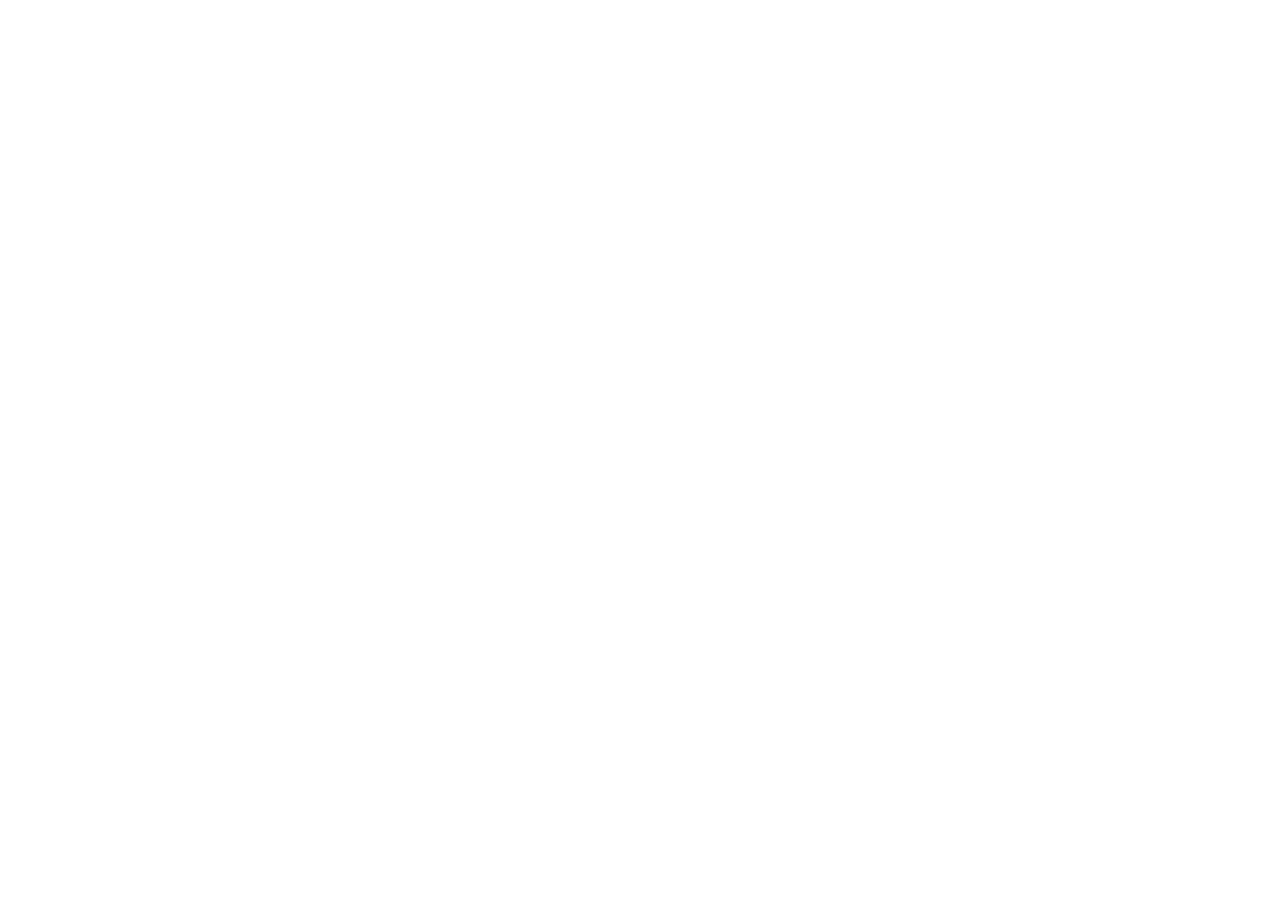
==== pages/index.html @ 96a211dd "Second" ====
<!DOCTYPE html>
<html lang="es">
<head>
    <meta charset-"UTF-8">
    <meta http-equiv="X-UA-Compatible" content="IEwedge">
    <meta name="viewport" content="width=device-width, initial-scale=1.0">
    <title>SUCUS</title>
    <link rel="shortcut icon" href="../assets/Images/TAB.png" type="image/x-icon">
    <link rel="stylesheet" href="../styles/normalize.css">
    <link rel="stylesheet" href="../styles/estilos.css">
</head>

<body>
</body>
</html>
---- styles/estilos.css ----
<style>
@import url('https://fonts.googleapis.com/css2?family=Poppins:wght@300;400;600;700&display=swap');
</style>

body{
    font-family: 'Poppins', sans-serif;
}
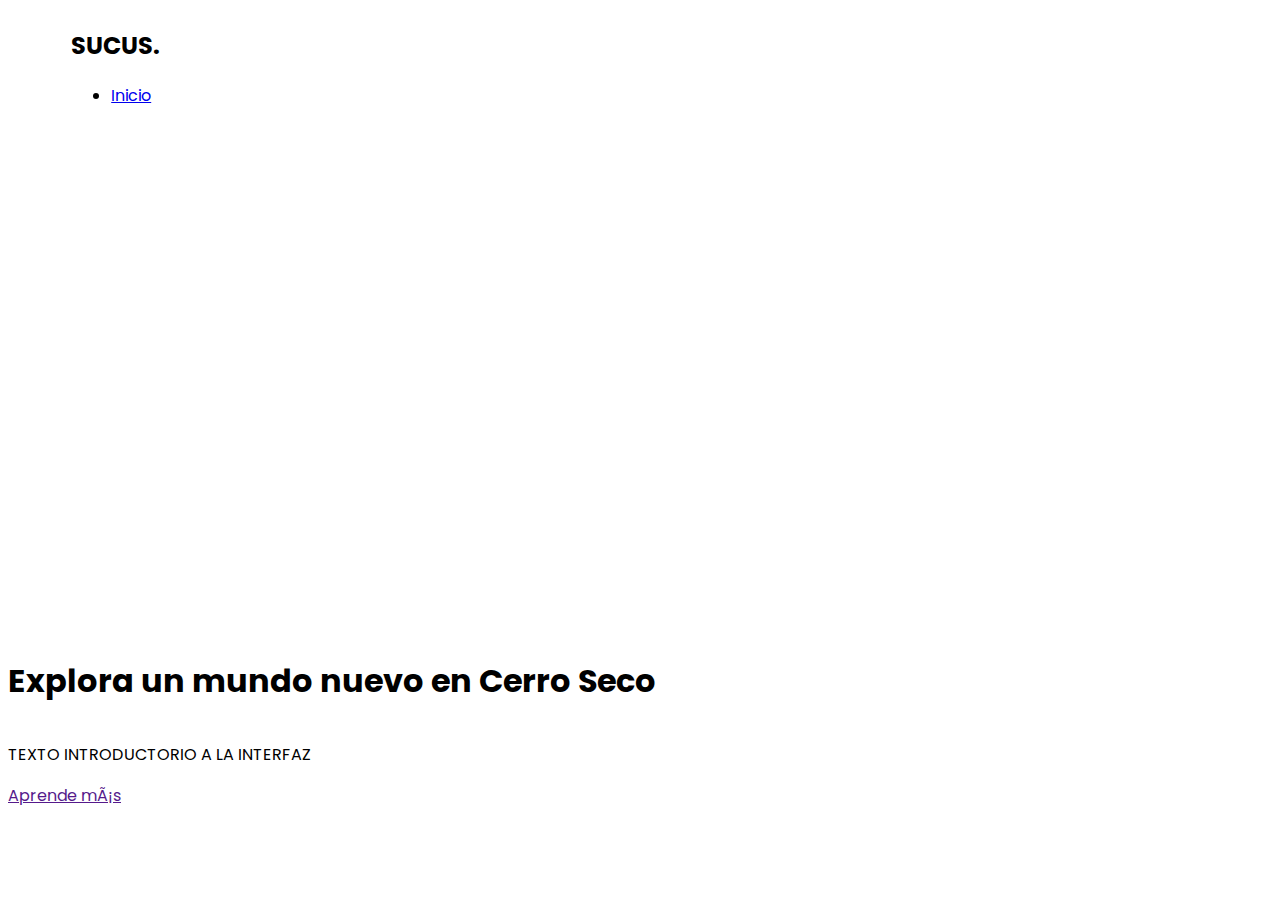
==== commit 3ca192d1: "Tercero" ====
--- a/pages/index.html
+++ b/pages/index.html
@@ -9,6 +9,41 @@
     <link rel="stylesheet" href="../styles/normalize.css">
     <link rel="stylesheet" href="../styles/estilos.css">
 </head>
+    
+    <header class=hero>
+
+        <nav class="nav container">
+            <div class="nav__logo">
+                <h2 class="nav__title">SUCUS.</h2>
+            </div>
+
+            <UL class="nav__link nav__link--menu">
+            <li class="class__items">
+                <a href="#" class="nav__links">Inicio</a>
+            </li>
+            <li class="class__items">
+                <a href="#" class="nav__links">Acerca de</a>
+            </li>
+            <li class="class__items">
+                <a href="#" class="nav__links">Contacto</a>
+            </li>
+            <li class="class__items">
+                <a href="#" class="nav__links">Blog</a>
+            </li>
+            
+            <img src="../assets/Images/icons/xcircle.svg" alt="no se que" class="nav_close">
+            </UL>
+
+            <div class="nave__menu">
+                <img src="../assets/Images/icons/Menu.svg" alt="dsadas" class="nav__img">
+            </div>
+        </nav>
+        <section class="hero__container container"></section>
+            <h1 class="hero__title">Explora un mundo nuevo en Cerro Seco</h1>
+            <p class="hero__paragraph">TEXTO INTRODUCTORIO A LA INTERFAZ</p>
+            <a href="" class="cta">Aprende más</a>
+
+    </header>
 
 <body>
 </body>
--- a/styles/estilos.css
+++ b/styles/estilos.css
@@ -1,7 +1,33 @@
-<style>
 @import url('https://fonts.googleapis.com/css2?family=Poppins:wght@300;400;600;700&display=swap');
-</style>
+
+:root{
+    --padding-container: 100px 0;
+    --color-title:#001A49;
+}
 
 body{
     font-family: 'Poppins', sans-serif;
+}
+
+.container{
+    width: 90%;
+    max-width: 1200px;
+    margin: 0 auto;
+    overflow: hidden;
+    padding: var(--padding-container);
+}
+
+.hero{
+    width: 100%;
+    height: 100vh;
+    min-height: 600px;
+    max-height: 800px; 
+    position: relative;
+    display: grid;
+    grid-template-rows: 100px 1fr ;
+}
+
+
+.nav{
+    --padding-container:0;
 }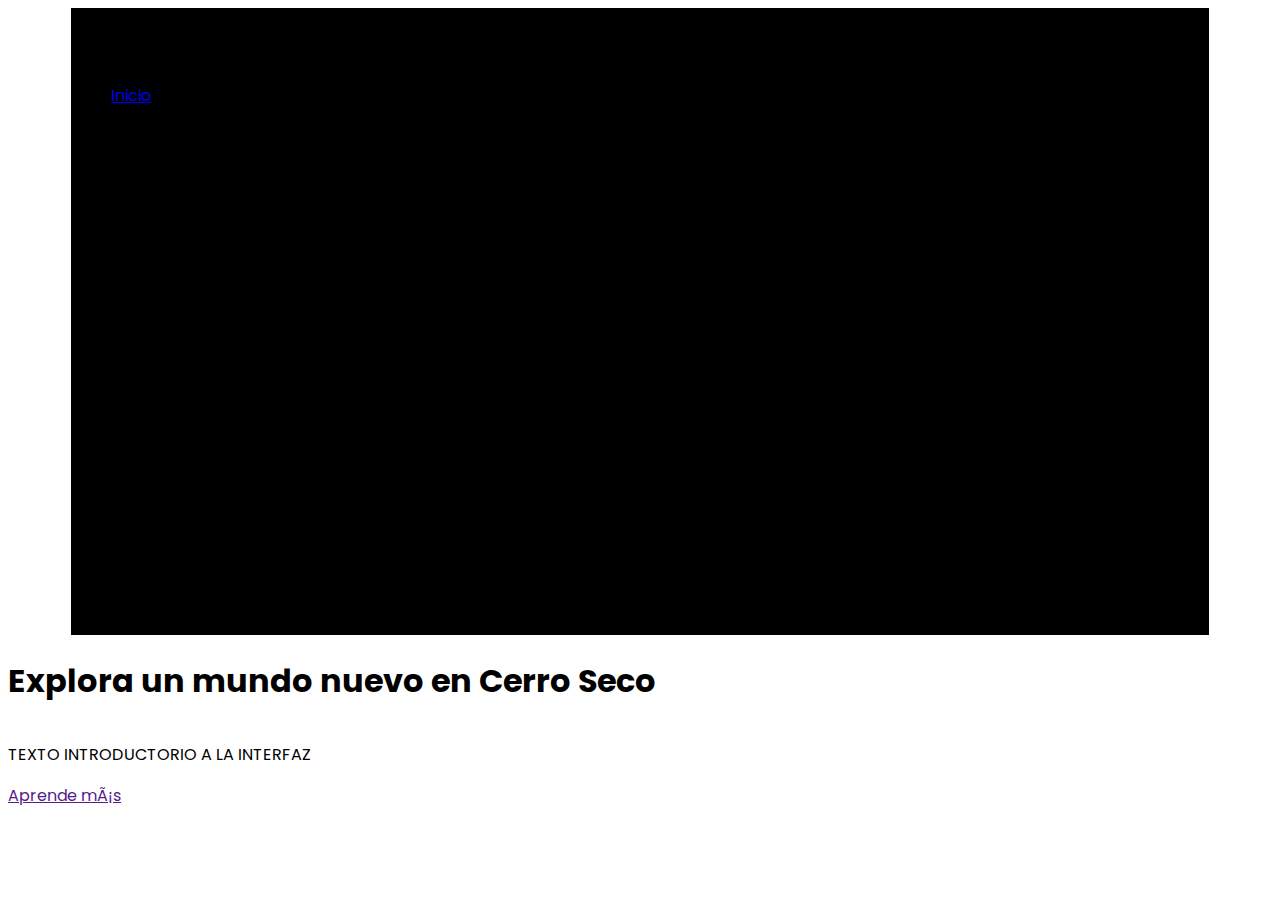
==== commit 5a01e3b6: "4" ====
--- a/pages/index.html
+++ b/pages/index.html
@@ -5,7 +5,7 @@
     <meta http-equiv="X-UA-Compatible" content="IEwedge">
     <meta name="viewport" content="width=device-width, initial-scale=1.0">
     <title>SUCUS</title>
-    <link rel="shortcut icon" href="../assets/Images/TAB.png" type="image/x-icon">
+    <link rel="shortcut icon" href="../assets/images/TAB.png" type="image/x-icon">
     <link rel="stylesheet" href="../styles/normalize.css">
     <link rel="stylesheet" href="../styles/estilos.css">
 </head>
@@ -31,13 +31,17 @@
                 <a href="#" class="nav__links">Blog</a>
             </li>
             
-            <img src="../assets/Images/icons/xcircle.svg" alt="no se que" class="nav_close">
+            <img src="../assets/images/icons/xcircle.svg" alt="no se que" class="nav_close">
             </UL>
 
             <div class="nave__menu">
-                <img src="../assets/Images/icons/Menu.svg" alt="dsadas" class="nav__img">
+                <img src="../assets/images/icons/Menu.svg" alt="dsadas" class="nav__img">
             </div>
+
+
+            
         </nav>
+
         <section class="hero__container container"></section>
             <h1 class="hero__title">Explora un mundo nuevo en Cerro Seco</h1>
             <p class="hero__paragraph">TEXTO INTRODUCTORIO A LA INTERFAZ</p>
--- a/styles/estilos.css
+++ b/styles/estilos.css
@@ -14,6 +14,7 @@
     max-width: 1200px;
     margin: 0 auto;
     overflow: hidden;
+    background-color: black;
     padding: var(--padding-container);
 }
 
@@ -27,7 +28,6 @@
     grid-template-rows: 100px 1fr ;
 }
 
-
 .nav{
     --padding-container:0;
 }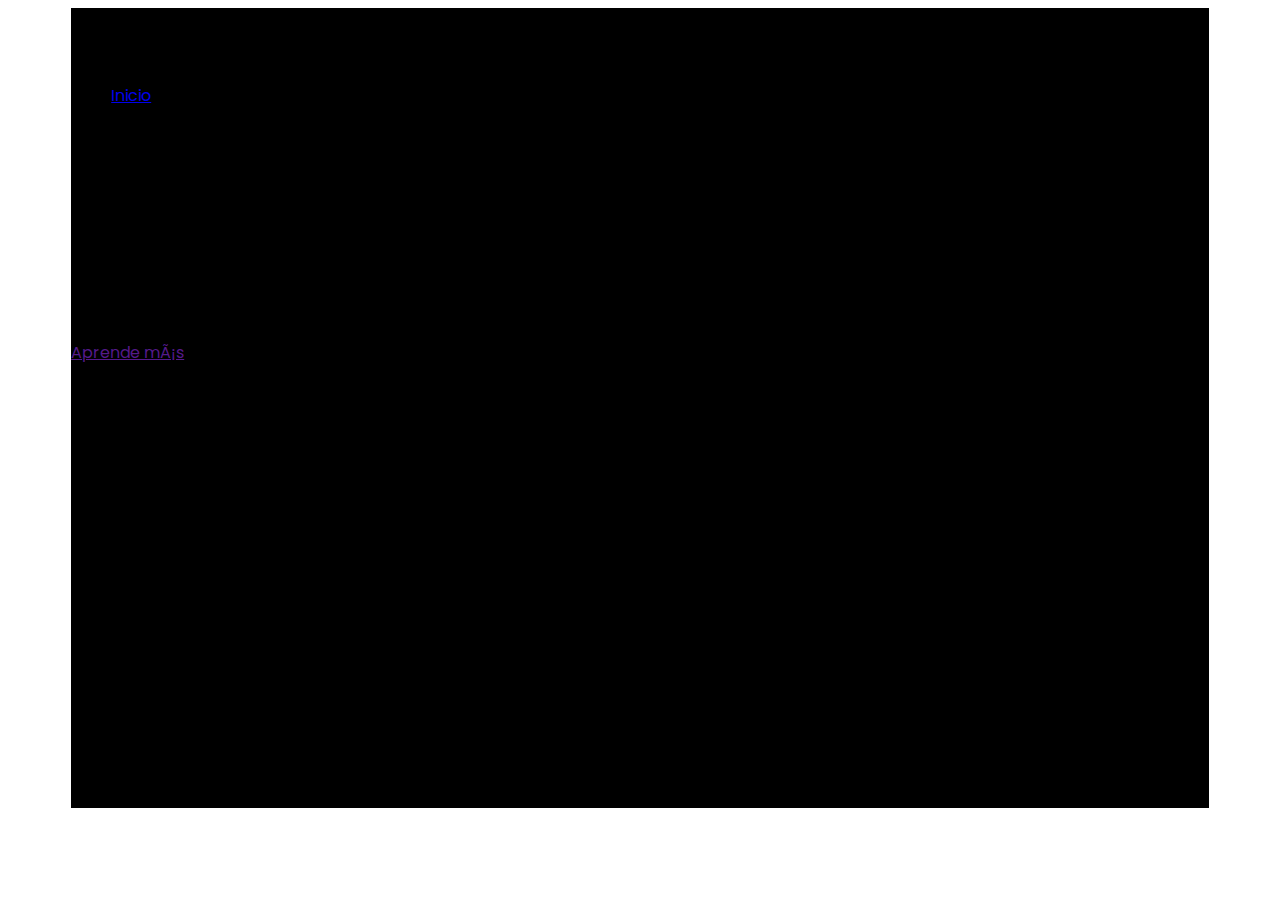
==== commit 96ffd116: ":ambulance: Wrap text into section container" ====
--- a/pages/index.html
+++ b/pages/index.html
@@ -42,10 +42,11 @@
             
         </nav>
 
-        <section class="hero__container container"></section>
+        <section class="hero__container container">
             <h1 class="hero__title">Explora un mundo nuevo en Cerro Seco</h1>
             <p class="hero__paragraph">TEXTO INTRODUCTORIO A LA INTERFAZ</p>
             <a href="" class="cta">Aprende más</a>
+        </section>
 
     </header>
 
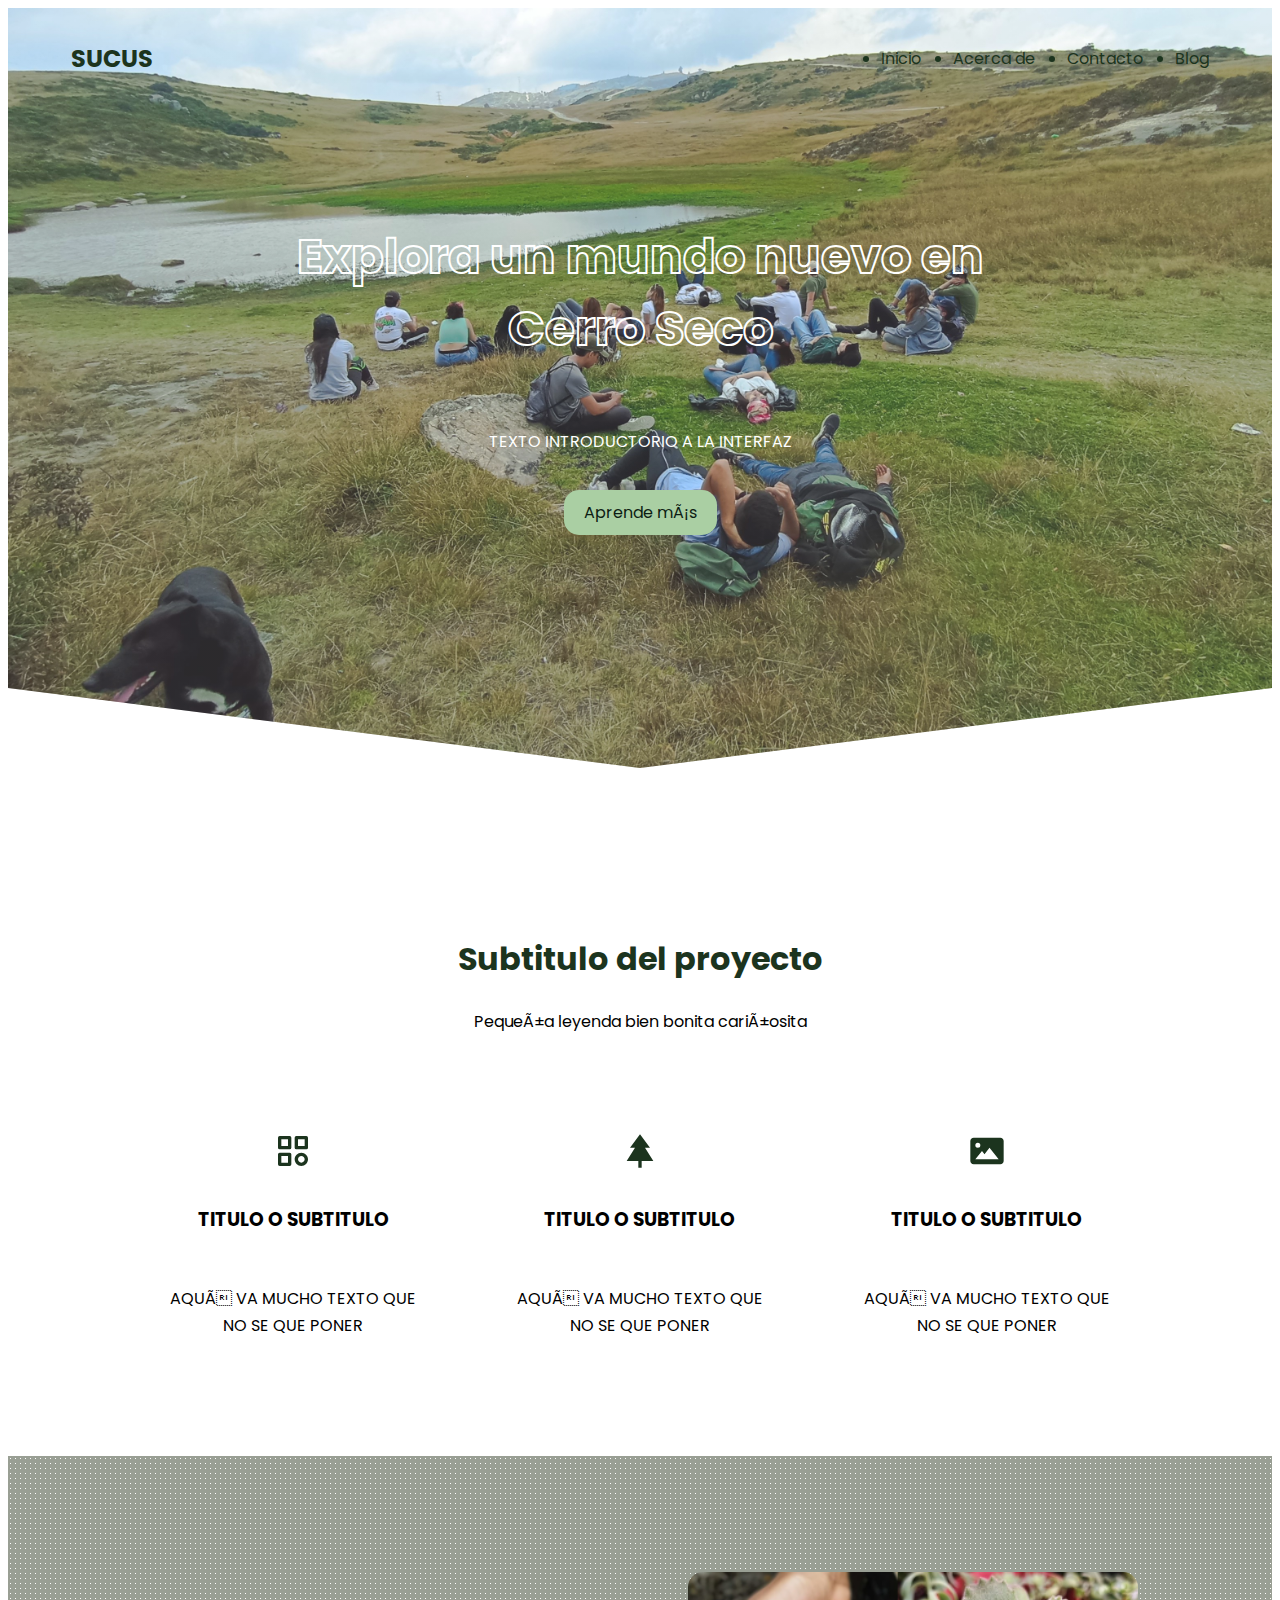
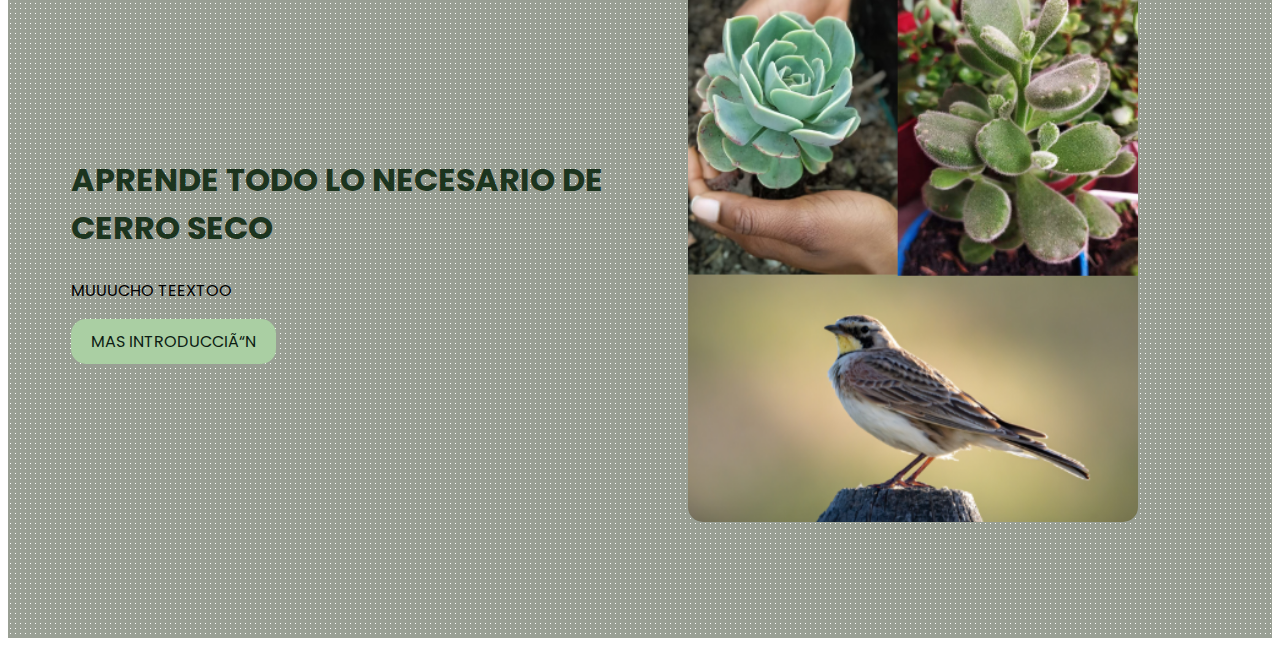
==== commit 1501a31f: "6" ====
--- a/pages/index.html
+++ b/pages/index.html
@@ -14,7 +14,7 @@
 
         <nav class="nav container">
             <div class="nav__logo">
-                <h2 class="nav__title">SUCUS.</h2>
+                <h2 class="nav__title">SUCUS</h2>
             </div>
 
             <UL class="nav__link nav__link--menu">
@@ -31,7 +31,7 @@
                 <a href="#" class="nav__links">Blog</a>
             </li>
             
-            <img src="../assets/images/icons/xcircle.svg" alt="no se que" class="nav_close">
+            <img src="../assets/images/icons/xcircle.svg" alt="no se que" class="nav__close">
             </UL>
 
             <div class="nave__menu">
@@ -45,11 +45,53 @@
         <section class="hero__container container">
             <h1 class="hero__title">Explora un mundo nuevo en Cerro Seco</h1>
             <p class="hero__paragraph">TEXTO INTRODUCTORIO A LA INTERFAZ</p>
-            <a href="" class="cta">Aprende más</a>
+            <a href="#" class="cta">Aprende más</a>
         </section>
 
     </header>
 
+    <main>
+        <section class="container about">
+            <h2 class="subtitle">Subtitulo del proyecto</h2>
+            <p class="about__paragraph">Pequeña leyenda bien bonita cariñosita </p>
+
+            <div class="about__main">
+                <article class="about__icons">
+                    <img src="../assets/images/icons/shapes.svg" class="about__icons">
+                    <h3 class="about__title">TITULO O SUBTITULO</h3>
+                    <p class="about__paragraph">AQUÍ VA MUCHO TEXTO QUE NO SE QUE PONER</p>
+                </article>
+
+                <article class="about__icons">
+                    <img src="../assets/images/icons/tree.svg" class="about__icons">
+                    <h3 class="about__title">TITULO O SUBTITULO</h3>
+                    <p class="about__paragraph">AQUÍ VA MUCHO TEXTO QUE NO SE QUE PONER</p>
+                </article>
+
+                <article class="about__icons">
+                    <img src="../assets/images/icons/images.svg" class="about__icons">
+                    <h3 class="about__title">TITULO O SUBTITULO</h3>
+                    <p class="about__paragraph">AQUÍ VA MUCHO TEXTO QUE NO SE QUE PONER</p>
+                </article>
+
+            </div>
+        </section>
+
+        <section class="knowledge">
+            <div class="knowledge__container container">
+                <div class="knowledge__texts">
+                    <h2 class="subtitle">APRENDE TODO LO NECESARIO DE CERRO SECO</h2>
+                    <p class="knowledge__paragraph">MUUUCHO TEEXTOO</p>
+                    <a href="#" class="cta">MAS INTRODUCCIÓN</a>
+                </div>
+                
+                <figure class="knowledge__picture">
+                    <img src="../assets/images/CS3.png" class="knowledge__img">
+                </figure>
+            </div>
+        </section>
+    </main> 
+
 <body>
 </body>
 </html>
--- a/styles/estilos.css
+++ b/styles/estilos.css
@@ -14,7 +14,6 @@
     max-width: 1200px;
     margin: 0 auto;
     overflow: hidden;
-    background-color: black;
     padding: var(--padding-container);
 }
 
@@ -26,8 +25,178 @@
     position: relative;
     display: grid;
     grid-template-rows: 100px 1fr ;
-}
+    color: #1C341E;
+}
+
+.hero::before{
+    content: "";
+    position: absolute;
+    top: 0;
+    left: 0;
+    width: 100%;
+    height: 100%;
+    background-size: cover;
+    background-image:linear-gradient(180deg, #ffffff2a 0%, #ffffff2a 100%), url('../assets/images/CS2.2.jpg') ;
+    clip-path: polygon(50% 95%, 100% 85%, 100% 0, 0 0, 0 85%);
+    z-index: -1;
+}
+
 
 .nav{
     --padding-container:0;
+    height: 100%;
+    display: flex;
+    align-items: center;
+}
+
+.nav__title{
+    font-weight: 300% ;
+}
+
+.nav__items{
+    list-style: none;
+}
+
+.nav__link--menu {
+    margin-left: auto;
+    padding: 0%;
+    display: grid;
+    grid-auto-flow: column;
+    grid-auto-columns: max-content ;
+    gap: 2em;
+}
+
+.nav__links{
+    margin-left: auto;
+    padding: 0%;
+}
+
+.nav__links{
+    color: #1C341E;
+    text-decoration: none;
+}
+
+
+.nav__img{
+    display: block;
+    width: 30px;
+    margin-left: auto;
+    cursor: pointer;
+    display: none;
+}
+
+.nav__close{
+    display: var(--show, none);
+}
+
+.hero__container{
+    max-width: 800px;
+    --padding-container: 0;
+    display: grid;
+    grid-auto-rows: max-content;
+    align-content: center;
+    gap: 1em;
+    padding-bottom: 100px;
+    text-align: center;
+}
+
+.hero__title{
+    margin-top:-60px;
+    font-size: 3rem;
+    z-index: 1;
+    -webkit-text-stroke: 2px white;
+    color: transparent;
+}
+
+.hero__paragraph{
+    margin-bottom: 20px;
+    color: #ffffff;
+}
+
+
+.cta{
+    color:#0D1D13 ;
+    display: inline-block;
+    background-color: #AACFA3;
+    justify-self: center;
+    text-decoration: none;
+    padding: 10px 20px;
+    border-radius: 15px;
+}
+
+.about{
+    text-align: center;
+}
+
+.subtitle{
+    color: var(--color-title);
+    font-size: 2rem;
+    margin-bottom: 25px;
+    color: #1C341E
+}
+
+.about__paragraph{
+    line-height: 1.7;
+}
+
+.about__main{
+    padding-top: 80px;
+    display: grid;
+    width: 90%;
+    margin: 0 auto;
+    gap: 1em;
+    overflow: hidden;
+    grid-template-columns: repeat(auto-fit, minmax(260px, auto));
+}
+
+.about__icons{
+    display: grid;
+    gap: 1em;
+    justify-items: center;
+    width:260px;
+    overflow: hidden;
+    margin: auto;
+}
+
+.about__icons img{
+    width: 40px;
+}
+
+.knowledge{
+    background-color: #999F94;
+    background-image: radial-gradient(#ffffff 0.25px, #999F94 0.25px);
+    background-size: 5px 5px;
+    overflow: hidden;
+}
+
+.knowledge__container{
+    display: grid;
+    grid-template-columns: 1fr 1fr;
+    gap: 1em;
+    align-items: center;
+}
+
+.knowledge__picture{
+    max-width: 450px;
+}
+
+.knowledge__paragraph{
+    line-height: 1.7;
+    margin-bottom: 15px;
+}
+
+.knowledge__img{
+    width: 100%;
+    display: block;
+    border-radius: 15px;
+}
+
+.cta{
+    color:#0D1D13 ;
+    display: inline-block;
+    background-color: #AACFA3;
+    justify-self: center;
+    text-decoration: none;
+    padding: 10px 20px;
+    border-radius: 15px;
 }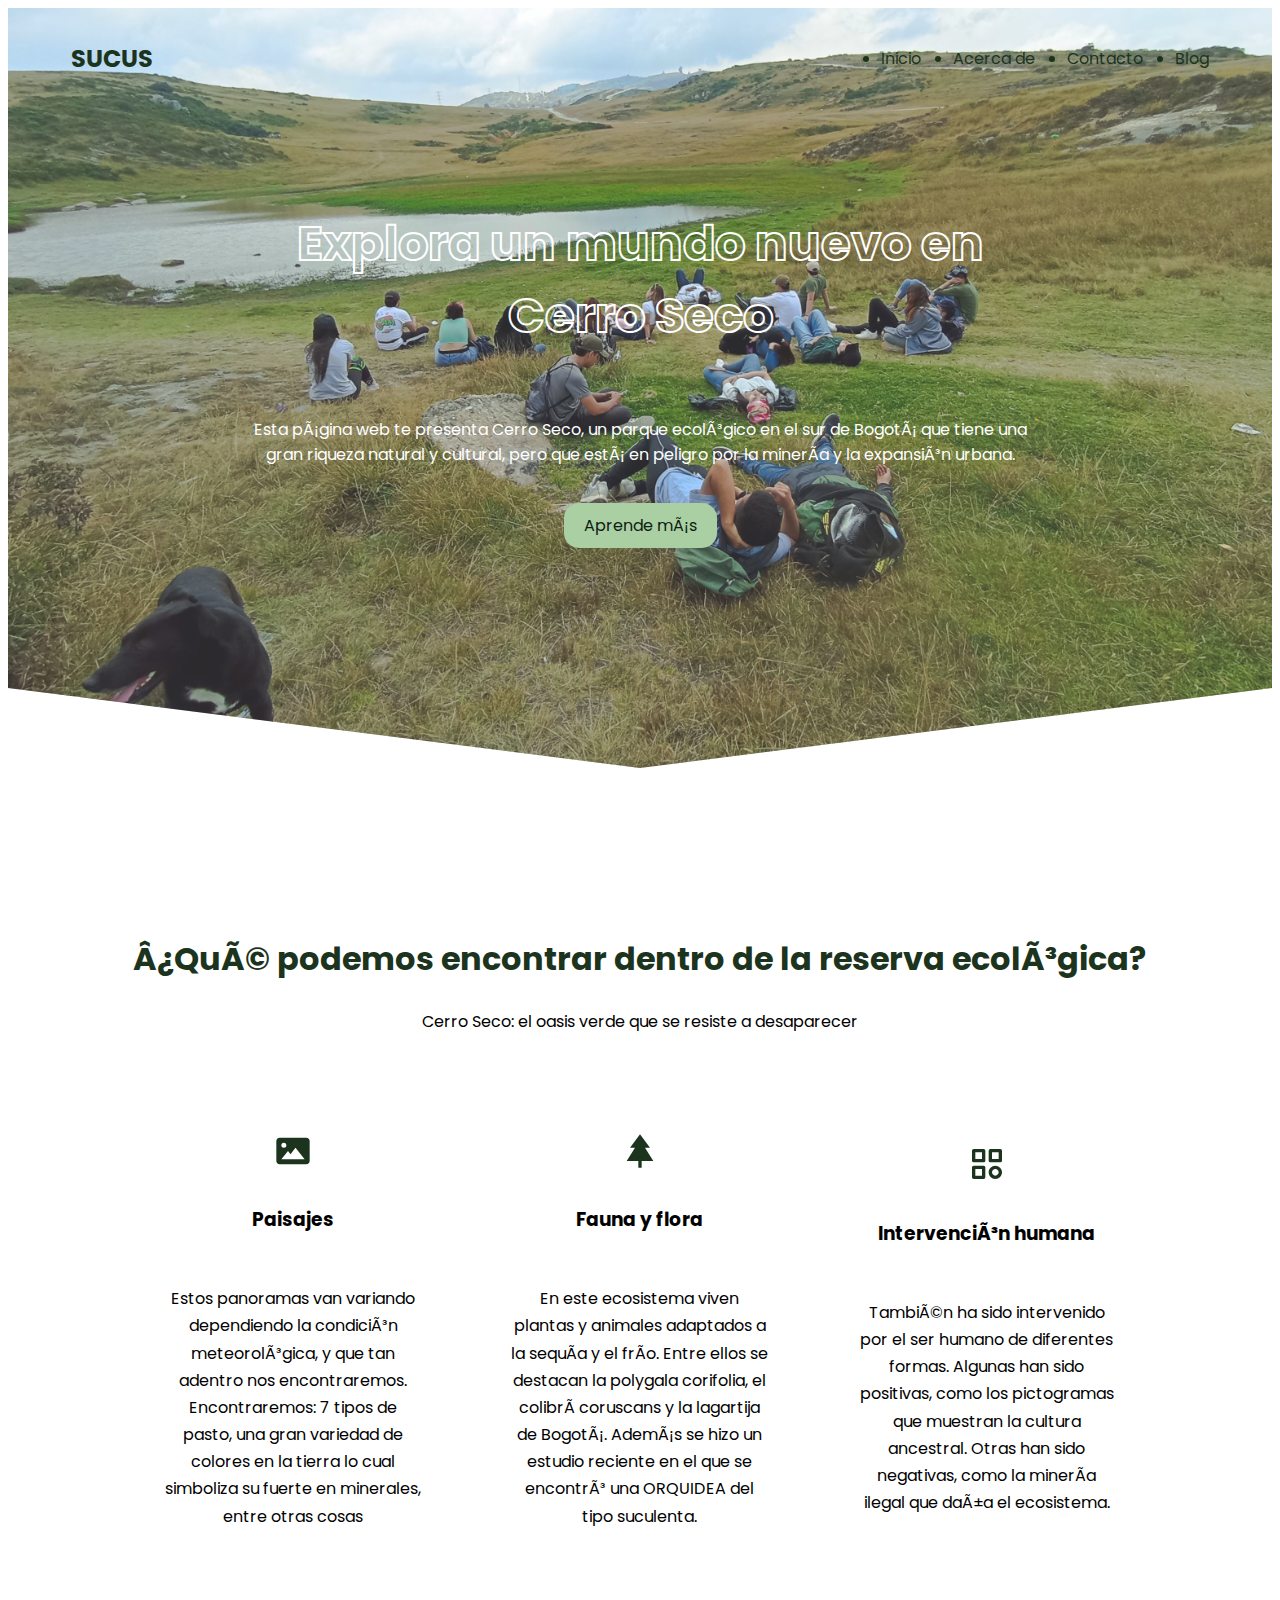
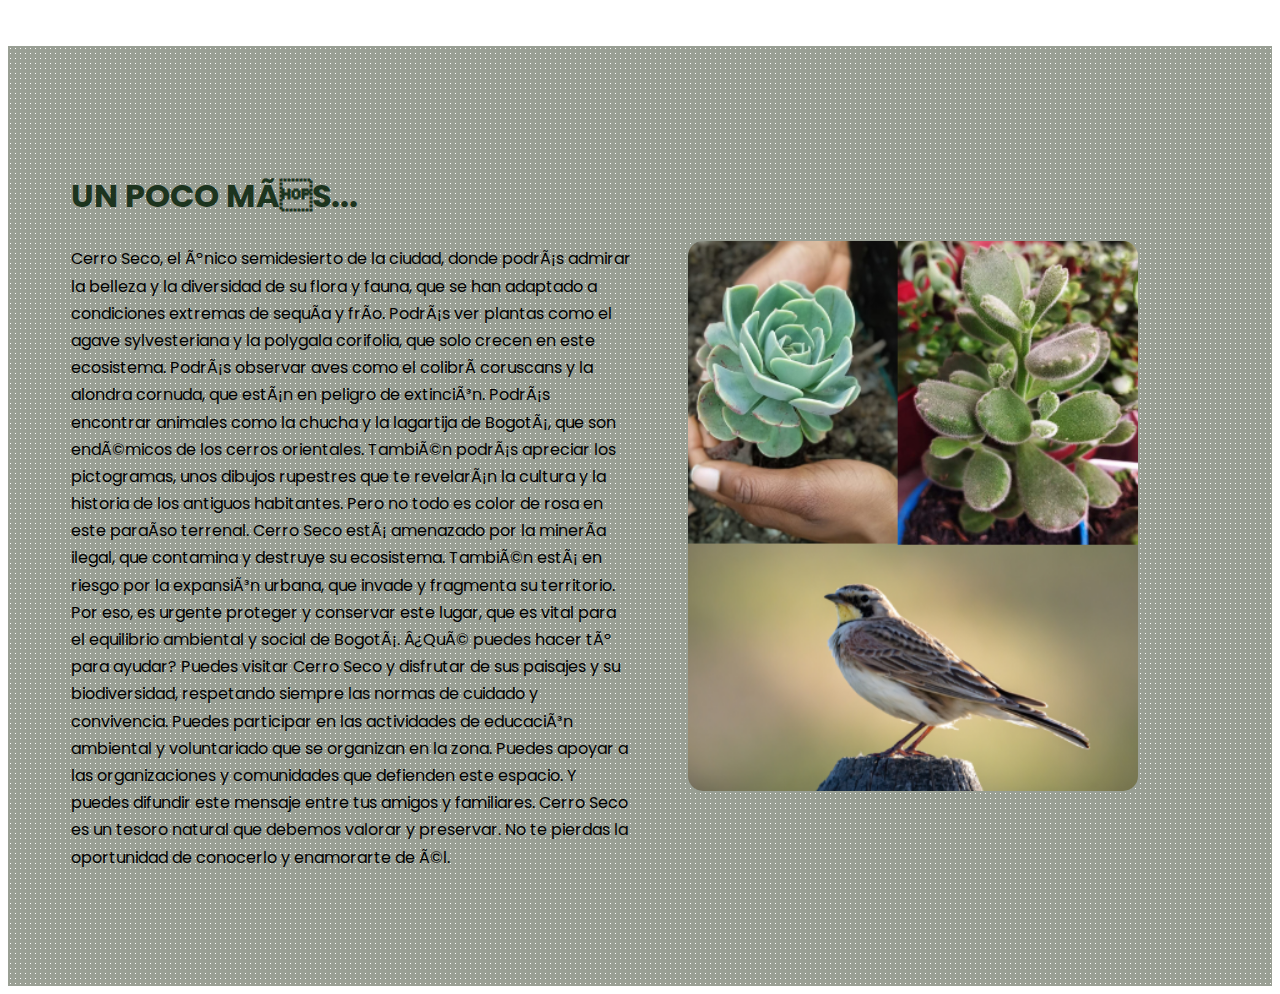
==== commit c9497bab: "FInal momentaneo" ====
--- a/pages/index.html
+++ b/pages/index.html
@@ -44,7 +44,7 @@
 
         <section class="hero__container container">
             <h1 class="hero__title">Explora un mundo nuevo en Cerro Seco</h1>
-            <p class="hero__paragraph">TEXTO INTRODUCTORIO A LA INTERFAZ</p>
+            <p class="hero__paragraph">Esta página web te presenta Cerro Seco, un parque ecológico en el sur de Bogotá que tiene una gran riqueza natural y cultural, pero que está en peligro por la minería y la expansión urbana.</p>
             <a href="#" class="cta">Aprende más</a>
         </section>
 
@@ -52,26 +52,26 @@
 
     <main>
         <section class="container about">
-            <h2 class="subtitle">Subtitulo del proyecto</h2>
-            <p class="about__paragraph">Pequeña leyenda bien bonita cariñosita </p>
+            <h2 class="subtitle">¿Qué podemos encontrar dentro de la reserva ecológica?</h2>
+            <p class="about__paragraph">Cerro Seco: el oasis verde que se resiste a desaparecer</p>
 
             <div class="about__main">
                 <article class="about__icons">
-                    <img src="../assets/images/icons/shapes.svg" class="about__icons">
-                    <h3 class="about__title">TITULO O SUBTITULO</h3>
-                    <p class="about__paragraph">AQUÍ VA MUCHO TEXTO QUE NO SE QUE PONER</p>
+                    <img src="../assets/images/icons/images.svg" class="about__icons">
+                    <h3 class="about__title">Paisajes</h3>
+                    <p class="about__paragraph">Estos panoramas van variando dependiendo la condición meteorológica, y que tan adentro nos encontraremos. Encontraremos: 7 tipos de pasto, una gran variedad de colores en la tierra lo cual simboliza su fuerte en minerales, entre otras cosas</p>
                 </article>
 
                 <article class="about__icons">
                     <img src="../assets/images/icons/tree.svg" class="about__icons">
-                    <h3 class="about__title">TITULO O SUBTITULO</h3>
-                    <p class="about__paragraph">AQUÍ VA MUCHO TEXTO QUE NO SE QUE PONER</p>
+                    <h3 class="about__title">Fauna y flora</h3>
+                    <p class="about__paragraph">En este ecosistema viven plantas y animales adaptados a la sequía y el frío. Entre ellos se destacan la polygala corifolia, el colibrí coruscans y la lagartija de Bogotá. Además se hizo un estudio reciente en el que se encontró una ORQUIDEA del tipo suculenta.</p>
                 </article>
 
                 <article class="about__icons">
-                    <img src="../assets/images/icons/images.svg" class="about__icons">
-                    <h3 class="about__title">TITULO O SUBTITULO</h3>
-                    <p class="about__paragraph">AQUÍ VA MUCHO TEXTO QUE NO SE QUE PONER</p>
+                    <img src="../assets/images/icons/shapes.svg" class="about__icons">
+                    <h3 class="about__title">Intervención humana</h3>
+                    <p class="about__paragraph">También ha sido intervenido por el ser humano de diferentes formas. Algunas han sido positivas, como los pictogramas que muestran la cultura ancestral. Otras han sido negativas, como la minería ilegal que daña el ecosistema.</p>
                 </article>
 
             </div>
@@ -80,9 +80,10 @@
         <section class="knowledge">
             <div class="knowledge__container container">
                 <div class="knowledge__texts">
-                    <h2 class="subtitle">APRENDE TODO LO NECESARIO DE CERRO SECO</h2>
-                    <p class="knowledge__paragraph">MUUUCHO TEEXTOO</p>
-                    <a href="#" class="cta">MAS INTRODUCCIÓN</a>
+                    <h2 class="subtitle">UN POCO MÁS...</h2>
+                    <p class="knowledge__paragraph">Cerro Seco, el único semidesierto de la ciudad, donde podrás admirar la belleza y la diversidad de su flora y fauna, que se han adaptado a condiciones extremas de sequía y frío. Podrás ver plantas como el agave sylvesteriana y la polygala corifolia, que solo crecen en este ecosistema. Podrás observar aves como el colibrí coruscans y la alondra cornuda, que están en peligro de extinción. Podrás encontrar animales como la chucha y la lagartija de Bogotá, que son endémicos de los cerros orientales. También podrás apreciar los pictogramas, unos dibujos rupestres que te revelarán la cultura y la historia de los antiguos habitantes.
+                        Pero no todo es color de rosa en este paraíso terrenal. Cerro Seco está amenazado por la minería ilegal, que contamina y destruye su ecosistema. También está en riesgo por la expansión urbana, que invade y fragmenta su territorio. Por eso, es urgente proteger y conservar este lugar, que es vital para el equilibrio ambiental y social de Bogotá. ¿Qué puedes hacer tú para ayudar? Puedes visitar Cerro Seco y disfrutar de sus paisajes y su biodiversidad, respetando siempre las normas de cuidado y convivencia. Puedes participar en las actividades de educación ambiental y voluntariado que se organizan en la zona. Puedes apoyar a las organizaciones y comunidades que defienden este espacio. Y puedes difundir este mensaje entre tus amigos y familiares.
+                        Cerro Seco es un tesoro natural que debemos valorar y preservar. No te pierdas la oportunidad de conocerlo y enamorarte de él.</p>
                 </div>
                 
                 <figure class="knowledge__picture">
--- a/styles/estilos.css
+++ b/styles/estilos.css
@@ -199,4 +199,4 @@
     text-decoration: none;
     padding: 10px 20px;
     border-radius: 15px;
-}+}
